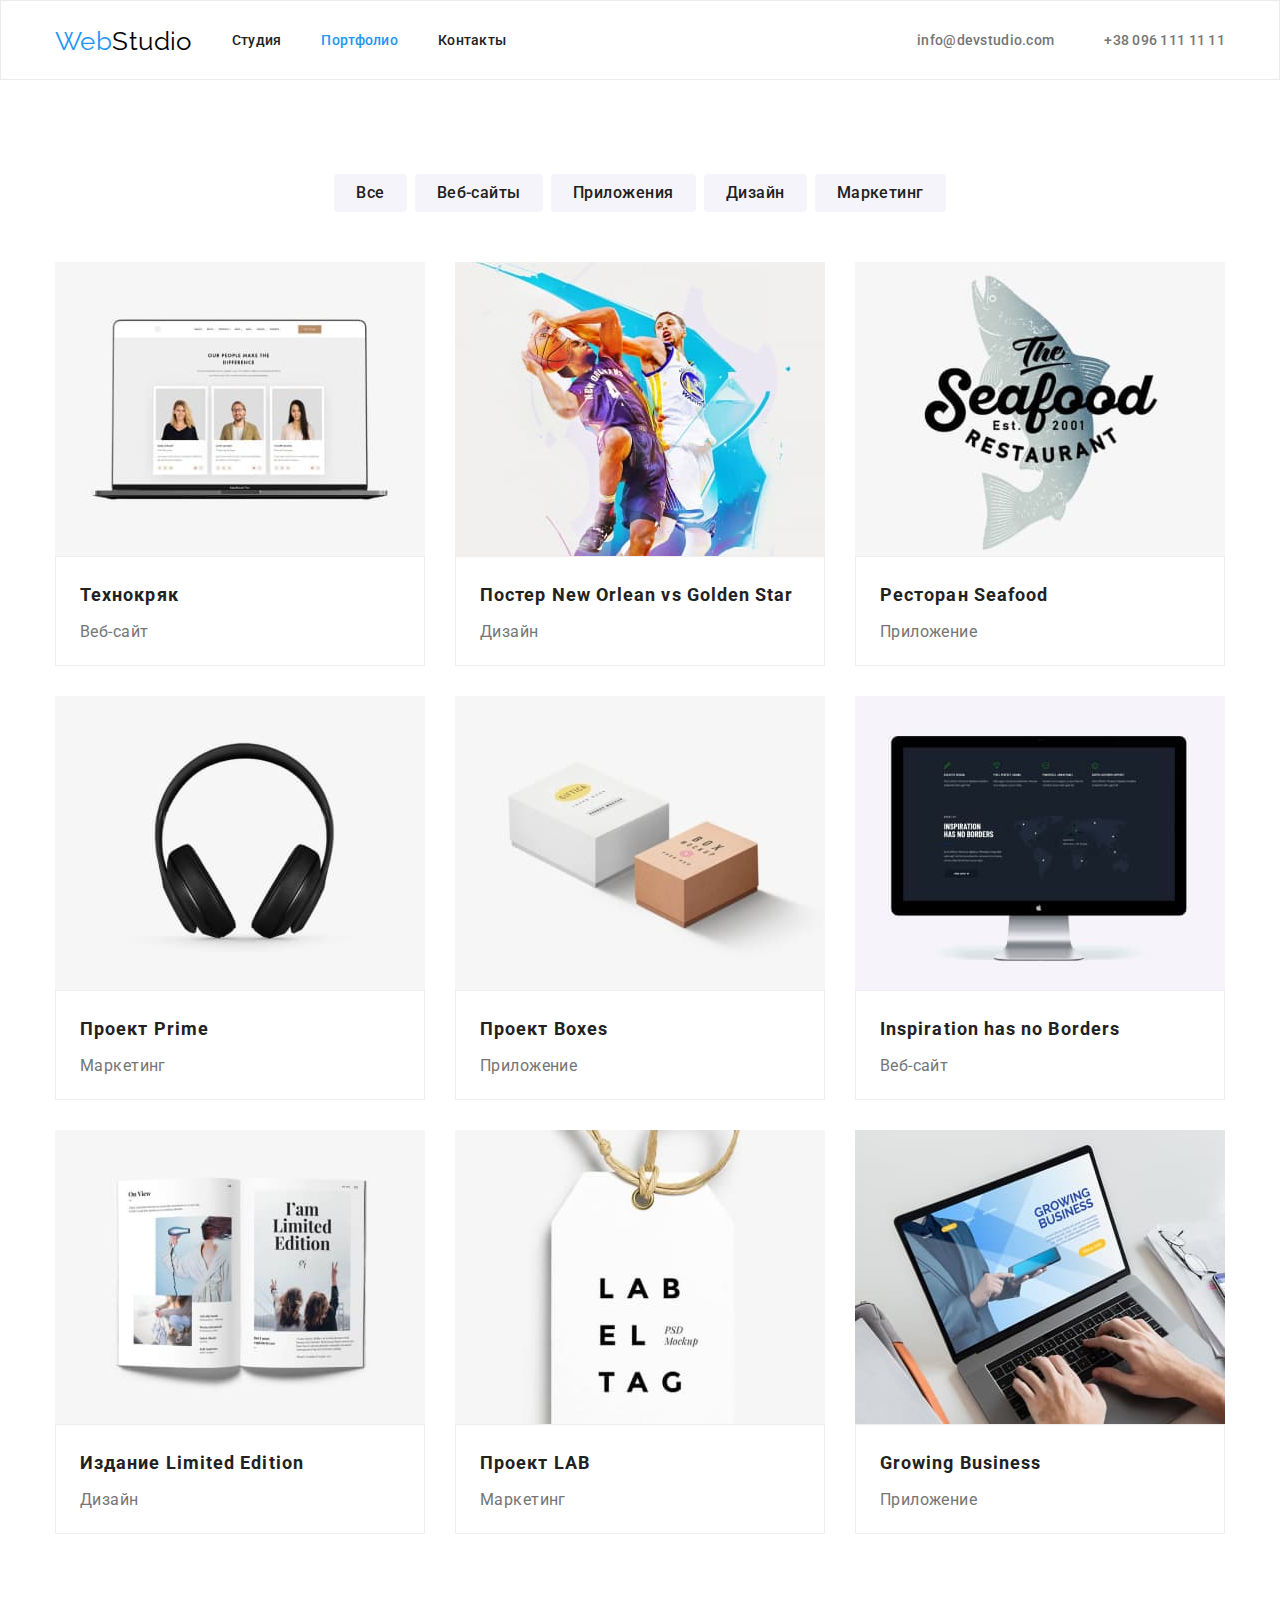
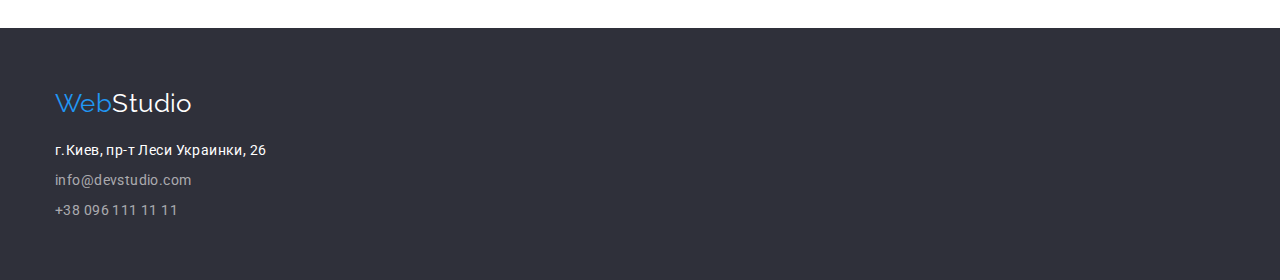
==== portfolio.html @ f8c5b57d "Розмічає блокову модель сторінок" ====
<!DOCTYPE html>
<html lang="ru">
	<head>
		<meta charset="UTF-8" />
		<meta http-equiv="X-UA-Compatible" content="IE=edge" />
		<meta name="viewport" content="width=device-width, initial-scale=1.0" />
		<title>Портфолио</title>
		<link
			href="https://fonts.googleapis.com/css2?family=Raleway:wght@700&family=Roboto:wght@400;500;700;900&display=swap"
			rel="stylesheet"
		/>
		<link rel="stylesheet" href="https://cdnjs.cloudflare.com/ajax/libs/modern-normalize/1.1.0/modern-normalize.min.css">
		<link rel="stylesheet" href="./css/styles.css" />
	</head>
	<body>
		<header class="page-header">
			<div class="container main-header">
				<a href="./index.html" class="logo"><span class="logo-accent">Web</span>Studio</a>
				</a>
				<div>
					<nav>
						<ul class="site-nav list">
							<li class="item"><a href="./index.html" class="link">Студия</a></li>
							<li class="item"><a href="./portfolio.html" class="link current">Портфолио</a></li>
							<li class="item"><a href="" class="link">Контакты</a></li>
						</ul>
					</nav>
				</div>
				<ul class="contacts list">
					<li class="item"><a href="mailto:info@devstudio.com" class="link">info@devstudio.com</a></li>
					<li class="item"><a href="tel:+380961111111" class="link">+38 096 111 11 11</a></li>
				</ul>
			</div>
		</header>

		<main>
			<section class="section">
				<div class="container">
					<h1 class="visually-hidden">Портфолио</h1>
					<ul class="filter list">
						<li class="item"><button type="button" class="button secondary">Все</button></li>
						<li class="item"><button type="button" class="button secondary">Веб-сайты</button></li>
						<li class="item"><button type="button" class="button secondary">Приложения</button></li>
						<li class="item"><button type="button" class="button secondary">Дизайн</button></li>
						<li class="item"><button type="button" class="button secondary">Маркетинг</button></li>
					</ul>
				
					<ul class="portfolio list">
						<li class="item">
							<a href="" class="link">
								<img src="./images/project-1.jpg" alt="макбук" width="370" />
								<div class=" portfolio-content">
									<h2 class="portfolio-title">Технокряк</h2>
									<p class="portfolio-text">Веб-сайт</p>
								</div>
								
							</a>
						</li>
						<li class="item">
							<a href="" class="link">
								<img src="./images/Project-2.jpg" alt="игра в баскетбол" width="370" height="294"/>
								<div class=" portfolio-content">
									<h2 class="portfolio-title">Постер New Orlean vs Golden Star</h2>
									<p class="portfolio-text">Дизайн</p>
								</div>
							</a>
						</li>
						<li class="item">
							<a href="" class="link">
								<img src="./images/Project-3.jpg" alt="логотип Seafood" width="370" height="294"/>
								<div class=" portfolio-content">
									<h2 class="portfolio-title">Ресторан Seafood</h2>
									<p class="portfolio-text">Приложение</p>
								</div>
							</a>
						</li>
						<li class="item">
							<a href="" class="link">
								<img src="./images/Project-4.jpg" alt="наушники" width="370" height="294"/>
								<div class=" portfolio-content">
									<h2 class="portfolio-title">Проект Prime</h2>
									<p class="portfolio-text">Маркетинг</p>
								</div>
							</a>
						</li>
						<li class="item">
							<a href="" class="link">
								<img src="./images/Project-5.jpg" alt="две коробки" width="370" height="294"/>
								<div class=" portfolio-content">
									<h2 class="portfolio-title">Проект Boxes</h2>
									<p class="portfolio-text">Приложение</p>
								</div>
							</a>
						</li>
						<li class="item">
							<a href="" class="link">
								<img src="./images/Project-6.jpg" alt="компьютер" width="370" height="294"/>
								<div class=" portfolio-content">
									<h2 class="portfolio-title">Inspiration has no Borders</h2>
									<p class="portfolio-text">Веб-сайт</p>
								</div>
							</a>
						</li>
						<li class="item">
							<a href="" class="link">
								<img src="./images/Project-7.jpg" alt="раскрытая книга" width="370" height="294"/>
								<div class=" portfolio-content">
									<h2 class="portfolio-title">Издание Limited Edition</h2>
									<p class="portfolio-text">Дизайн</p>
								</div>
							</a>
						</li>
						<li class="item">
							<a href="" class="link">
								<img src="./images/Project-8.jpg" alt="этикетка" width="370" height="294"/>
								<div class=" portfolio-content">
									<h2 class="portfolio-title">Проект LAB</h2>
									<p class="portfolio-text">Маркетинг</p>
								</div>
							</a>
						</li>
						<li class="item">
							<a href="" class="link">
								<img src="./images/Project-9.jpg" alt="ноутбук" width="370" height="294"/>
								<div class=" portfolio-content">
									<h2 class="portfolio-title">Growing Business</h2>
									<p class="portfolio-text">Приложение</p>
								</div>
							</a>
						</li>
					</ul>
				</div>
			</section>
		</main>

		<footer>
			<section class="footer">
				<div class="container">
					<div class="footer-logo">
						<a href="/index.html" class="logo"><span class="logo-accent">Web</span>Studio</a>
					</div>
					<address class="address">
						<ul class="list">
							<li class="item">
								<a
									href="https://goo.gl/maps/6p5DjgwjbaoBaa989"
									target="_blank"
									rel="noopener noreferrer nofollow"
									class="location"
								>
									г.Киев, пр-т Леси Украинки, 26
								</a>
							</li>
							<li class="item"><a href="mailto:info@devstudio.com" class="contact">info@devstudio.com</a></li>
							<li class="item"><a href="tel:+380961111111" class="contact">+38 096 111 11 11</a></li>
						</ul>
					</address>
				</div>				
			</section>
		</footer>
	</body>
</html>
---- css/styles.css ----
/* Основной - #757575 */
/* Вторичный - #212121 */
/* Белый - #ffffff */
/* Прозрачный - rgba(255, 255, 255, 0.6) */
/* Акцент -  #2196f3 */
/* Вторичный цвет фона Герой - #2F303A */
/* Вторичный цвет фона команды- #F5F4FA */

:root {
	--primary-text-color: #757575;
	--white-color: #ffffff;
	--black-color: #000000;
	--title-text-color: #212121;
	--accent-color: #2196f3;
	--second-accent-color: #188ce8;
	--address-contact-color: rgba(255, 255, 255, 0.6);
	--second-bg-color: #2f303a;
	--third-bg-color: #f5f4fa;
	--border-color: #ececec;
	--border-second-color: #eeeeee;
	--card-set-gap: 30px;
}

/* ---------------------------------------BODY------------------------------------------- */
body {
	background-color: var(--white-color);
	color: var(--primary-text-color);
	font-family: Roboto, sans-serif;
	font-size: 14px;
	letter-spacing: 0.03em;
}

.visually-hidden {
	position: absolute;
	width: 1px;
	height: 1px;
	margin: -1px;
	border: 0;
	padding: 0;

	white-space: nowrap;
	clip-path: inset(100%);
	clip: rect(0 0 0 0);
	overflow: hidden;
}

.list {
	list-style: none;
}

h1,
h2,
h3,
p,
ul {
	padding: 0;
	margin: 0;
}

img {
	display: block;
	max-width: 100%;
	height: auto;
}

.container {
	width: 1200px;
	padding-left: 15px;
	padding-right: 15px;
	margin-left: auto;
	margin-right: auto;

	/* outline: 2px solid tomato; */
}

/* ---------------------------------------HEADER------------------------------------------- */

.page-header {
	height: 80px;
	border: 1px solid var(--border-color);
}

.main-header {
	display: flex;
	align-items: center;
}

.logo {
	color: var(--black-color);

	font-family: Raleway, cursive;
	text-decoration: none;
	font-size: 26px;
	line-height: 1.19;
}
.logo-accent {
	color: var(--accent-color);
}

.site-nav {
	display: flex;
	margin-left: 40px;
}

.site-nav .link {
	display: block;
	padding-top: 32px;
	padding-bottom: 32px;

	color: var(--title-text-color);
	font-weight: 500;
	line-height: 1.14;
	letter-spacing: 0.02em;
	text-decoration: none;
}

.site-nav .item:not(:last-child) {
	margin-right: 40px;
}

.site-nav .link:hover,
.site-nav .link:focus,
.contacts .link:hover,
.contacts .link:focus,
.address .location:hover,
.address .location:focus,
.address .contact:hover,
.address .contact:focus {
	color: var(--accent-color);
}

.site-nav .link.current,
.contacts .link.current {
	color: var(--accent-color);
}

.contacts .link {
	display: block;
	padding-top: 32px;
	padding-bottom: 32px;

	color: var(--primary-text-color);
	text-decoration: none;
	font-weight: 500;
	line-height: 1.14;
	letter-spacing: 0.02em;
}

.contacts {
	display: flex;
	margin-left: auto;
}

.contacts .item + .item {
	margin-left: 50px;
}

/* ---------------------------------------HERO------------------------------------------- */
.hero {
	background-color: var(--second-bg-color);
	text-align: center;
}

.hero-title {
	margin-bottom: 30px;

	color: var(--white-color);
	font-weight: 900;
	font-size: 44px;
	line-height: 1.36;
	letter-spacing: 0.06em;
	text-transform: uppercase;
}

/* ---------------------------------------BATTON------------------------------------------- */
.button {
	display: inline-block;

	font-family: inherit;
	cursor: pointer;
	border-radius: 4px;
	text-align: center;
}

.hero .button {
	padding: 10px 32px;
	height: 50px;
	border: 0px;
	margin: 0px;
	/* min-width: 200px; */

	font-weight: 700;
	font-size: 16px;
	line-height: 1.87;
	letter-spacing: 0.06em;
	box-shadow: 0px 4px 4px rgba(0, 0, 0, 0.15);
}
.button.primary {
	color: var(--white-color);
	background-color: var(--accent-color);
}

.hero-button .primary:hover,
.hero-button .primary:focus {
	background-color: var(--second-accent-color);
}

.button.secondary {
	color: var(--title-text-color);
	background-color: var(--third-bg-color);
}
.button.secondary:hover,
.button.secondary:focus {
	background-color: var(--accent-color);
	color: var(--white-color);
}

.filter {
	display: flex;
	justify-content: center;
}

.filter .button {
	padding: 6px 22px;
	margin-bottom: 50px;
	border: 0;

	font-weight: 500;
	font-size: 16px;
	line-height: 1.62;
	letter-spacing: 0.03em;
}

.filter .item + .item {
	margin-left: 8px;
}

/* ---------------------------------------SECTION------------------------------------------- */
.section {
	padding-top: 94px;
	padding-bottom: 94px;
}

.section.no-padding-button {
	padding-top: 94px;
	padding-bottom: 0;
}

.section-title {
	margin-bottom: 50px;

	color: var(--title-text-color);
	font-weight: 700;
	font-size: 36px;
	line-height: 1.17;
	text-align: center;
}

/* ---------------------------------------FEATURES------------------------------------------- */
.features {
	display: flex;
}
.features .item + .item {
	margin-left: 30px;
}

.features .item {
	width: 270px;
	height: 101px;
}

.features .features-title {
	margin-bottom: 10px;

	color: var(--title-text-color);
	font-weight: 700;
	line-height: 1.14;
	text-transform: uppercase;
}

.features .features-text {
	line-height: 1.71;
}

.activity {
	display: flex;
}

.activity .item + .item {
	margin-left: 30px;
}

/* ---------------------------------------TEAM------------------------------------------- */
.teams {
	background-color: var(--third-bg-color);
	text-align: center;
}

.team .team-title {
	margin-top: 30px;
	margin-bottom: 10px;

	color: var(--title-text-color);
	font-weight: 500;
	font-size: 16px;
	line-height: 1.19;
}

.team .team-position {
	margin-bottom: 30px;

	font-size: 16px;
	line-height: 1.19;
}

.team {
	display: flex;
}

.team .item + .item {
	margin-left: 30px;
}

.team .item {
	background-color: var(--white-color);
	box-shadow: 0px 1px 3px rgba(0, 0, 0, 0.12), 0px 1px 1px rgba(0, 0, 0, 0.14), 0px 2px 1px rgba(0, 0, 0, 0.2);
	border-radius: 0px 0px 4px 4px;
}

/* ---------------------------------------FOOTER------------------------------------------- */
.footer {
	padding-top: 60px;
	padding-bottom: 60px;

	background-color: var(--second-bg-color);
}

.footer .logo {
	color: var(--white-color);
}
.footer-logo {
	margin-bottom: 20px;
}

.address .location,
.address .contact {
	color: var(--white-color);
	text-decoration: none;
	font-style: normal;
	line-height: 1.71;
}

.address .contact {
	color: var(--address-contact-color);
}

.address .item {
	height: 21px;
	margin-bottom: 9px;
}
.address .item:last-child {
	margin-bottom: 0px;
}

/* ---------------------------------------PORTFOLIO------------------------------------------- */
.portfolio .link {
	text-decoration: none;
	color: inherit;
}

.portfolio {
	display: flex;
	flex-wrap: wrap;

	margin-left: calc(-1 * var(--card-set-gap));
	margin-top: calc(-1 * var(--card-set-gap));
}

.portfolio .item {
	flex-basis: calc(100% / 3 - var(--card-set-gap));
	margin-left: 30px;
	margin-top: 30px;
}

.portfolio-content {
	height: 110px;
	padding: 20px 24px;
	border: 1px solid var(--border-second-color);
}

.portfolio .portfolio-title {
	margin-bottom: 4px;

	color: var(--title-text-color);
	font-weight: 700;
	font-size: 18px;
	line-height: 2;
	letter-spacing: 0.06em;
}
.portfolio .portfolio-text {
	font-size: 16px;
	line-height: 1.87;
}

/* .portfolio .item:nth-child(3n) {
	margin-right: 0;
}

.portfolio .item:nth-last-child(-n + 3) {
	margin-bottom: 0;
} */
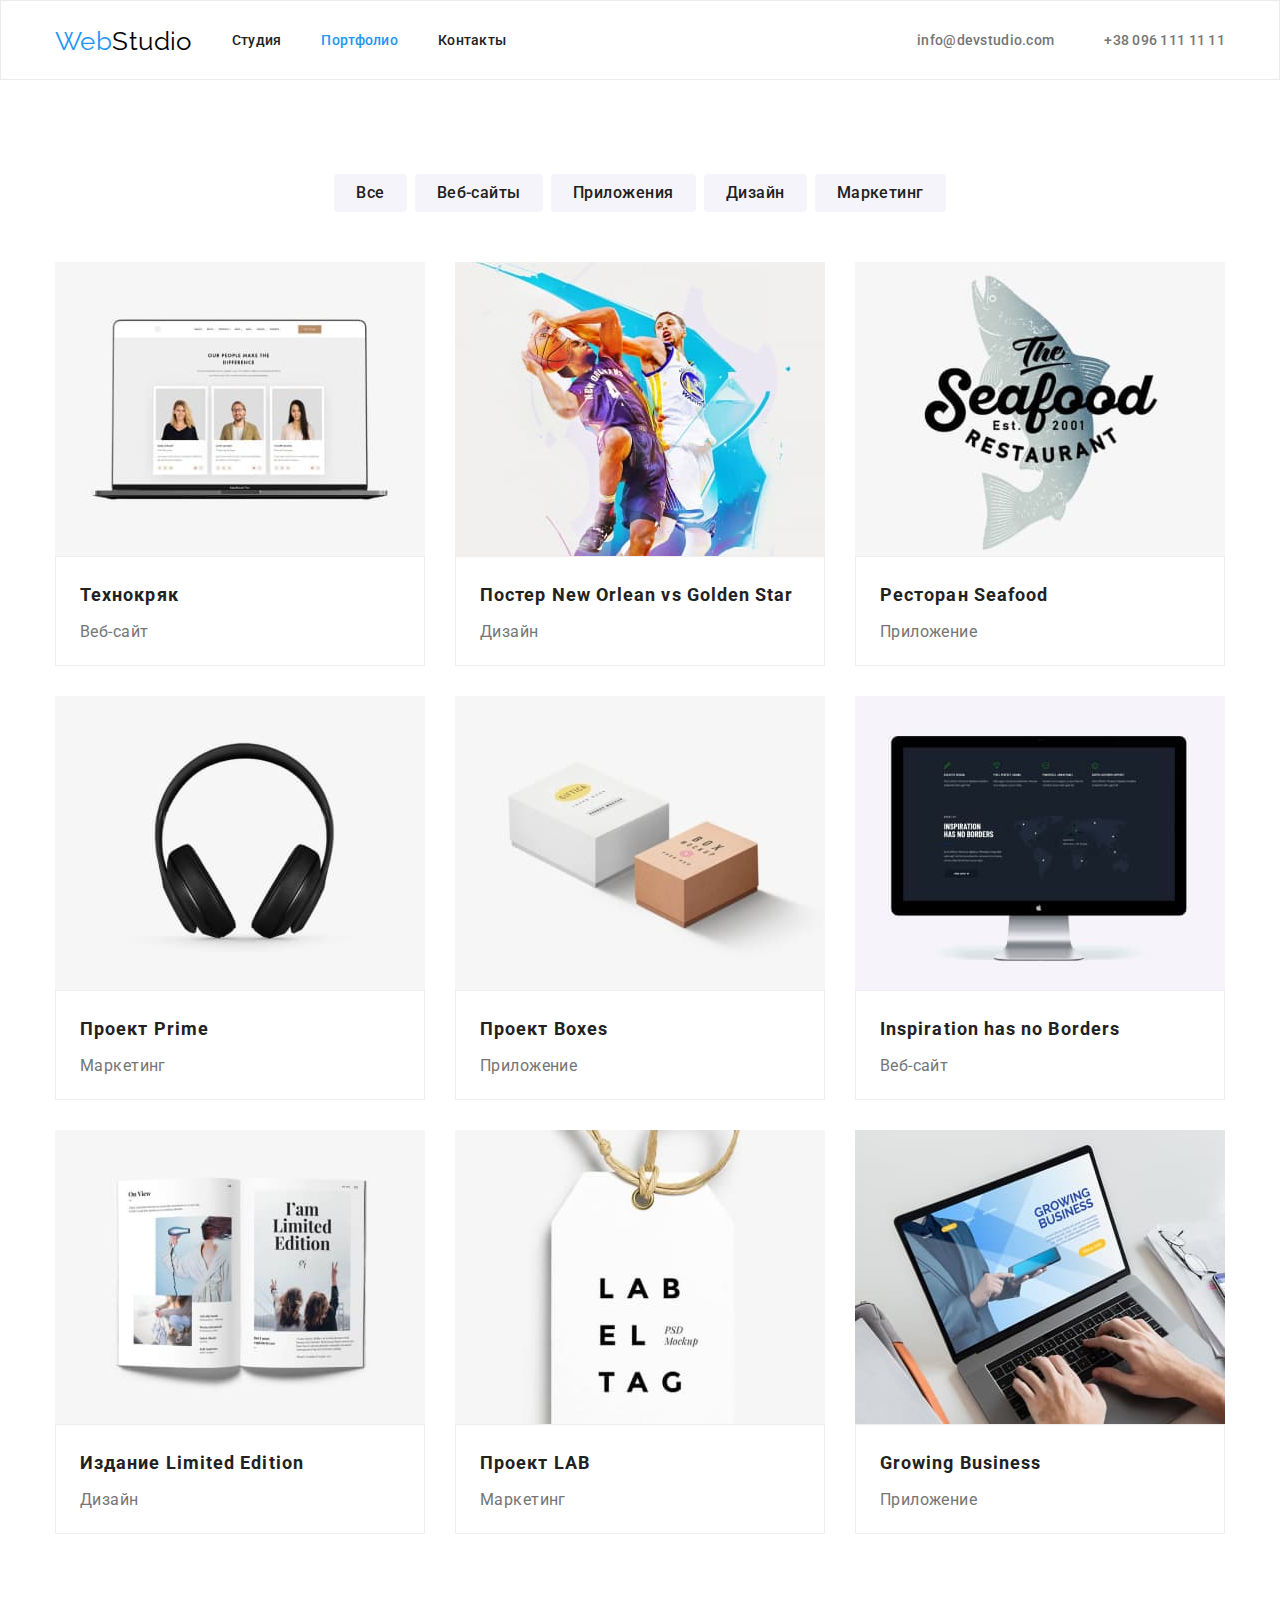
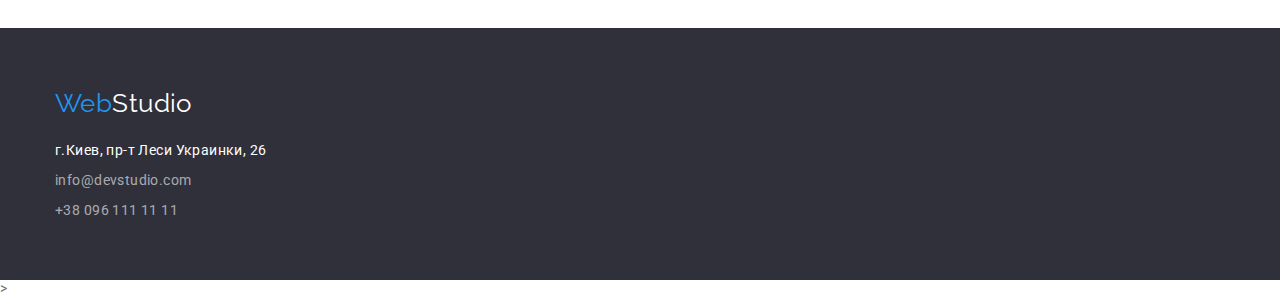
==== commit 53170d0c: "Виправляє футер" ====
--- a/portfolio.html
+++ b/portfolio.html
@@ -133,12 +133,12 @@
 			</section>
 		</main>
 
-		<footer>
-			<section class="footer">
-				<div class="container">
-					<div class="footer-logo">
-						<a href="/index.html" class="logo"><span class="logo-accent">Web</span>Studio</a>
-					</div>
+		<footer class="footer">
+			<div class="container">
+				<div class="footer-logo">
+					<a href="/index.html" class="logo"><span class="logo-accent">Web</span>Studio</a>
+				</div>
+				<div>
 					<address class="address">
 						<ul class="list">
 							<li class="item">
@@ -155,8 +155,8 @@
 							<li class="item"><a href="tel:+380961111111" class="contact">+38 096 111 11 11</a></li>
 						</ul>
 					</address>
-				</div>				
-			</section>
-		</footer>
+				</div>
+			</div>
+		</footer>>
 	</body>
 </html>
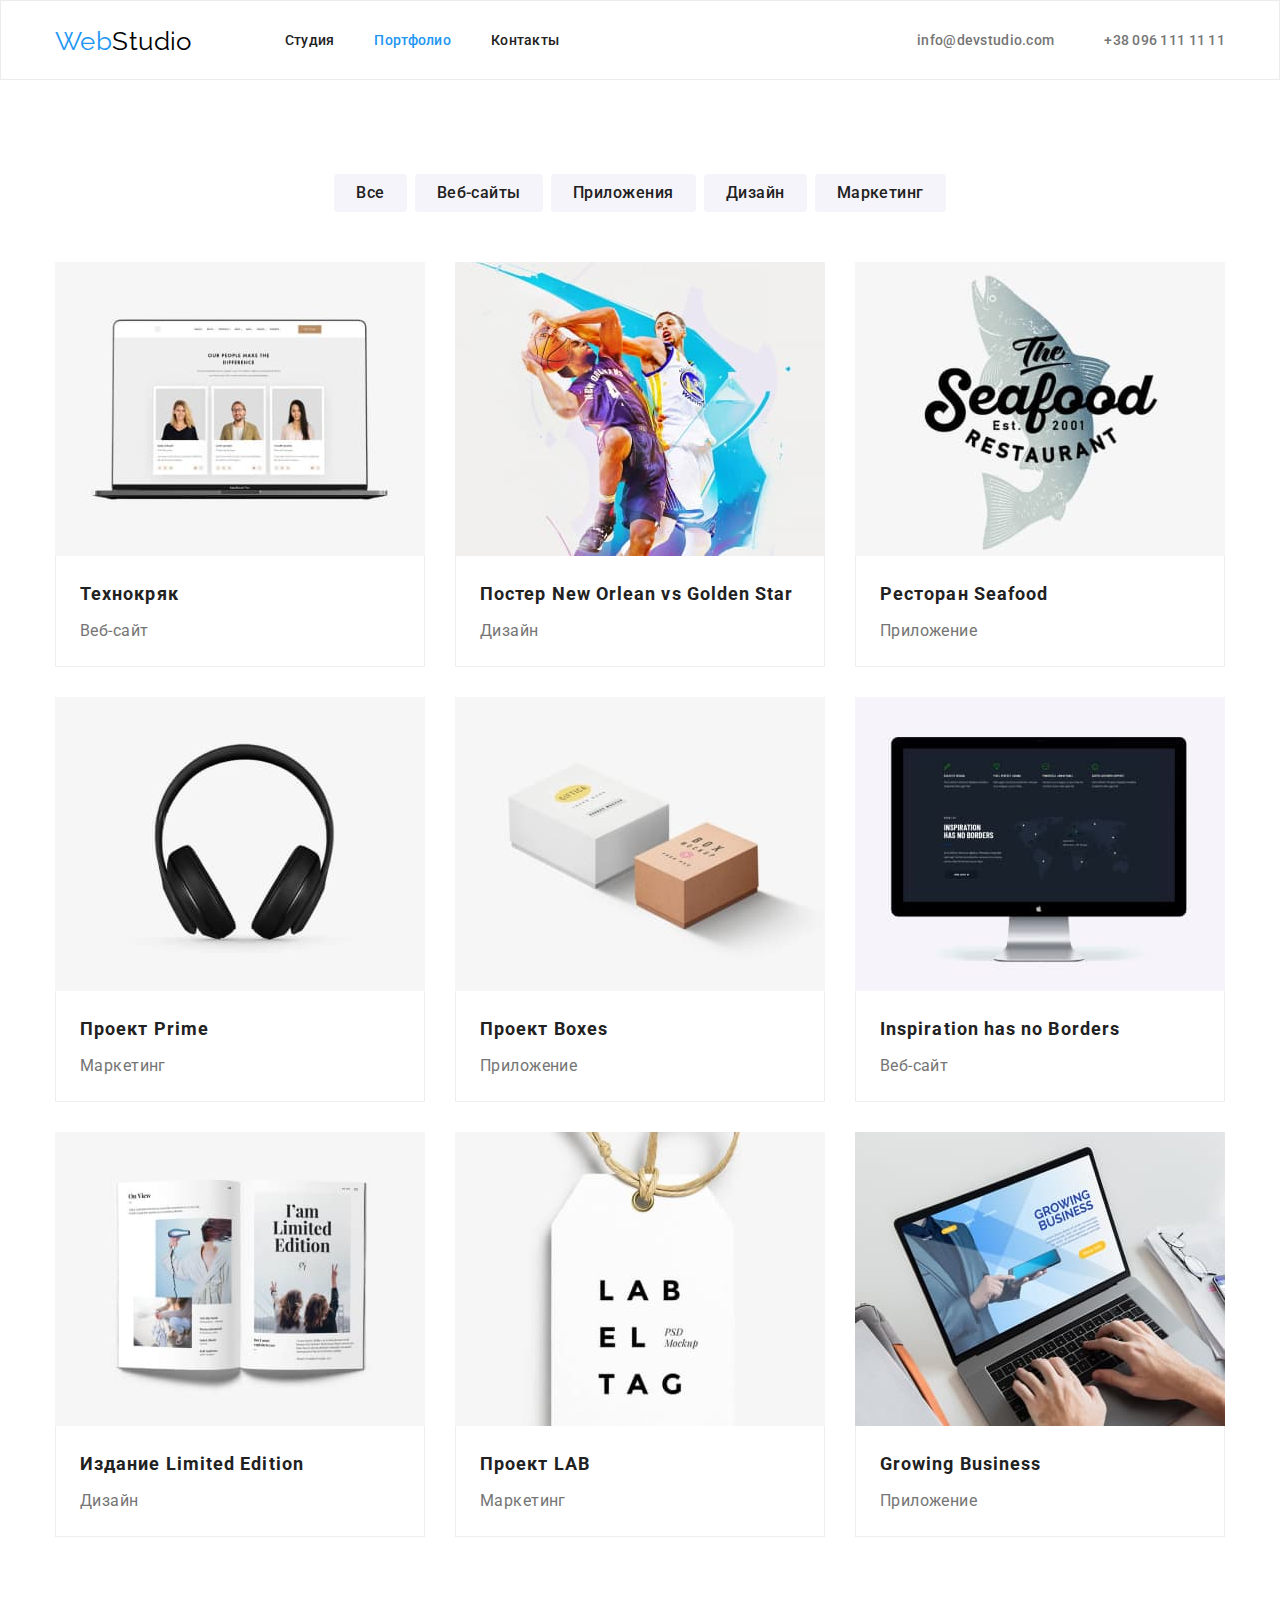
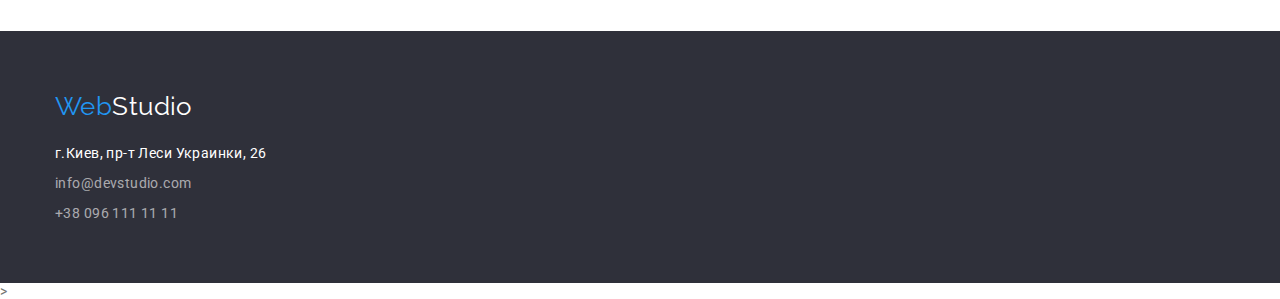
==== commit 38efadd9: "Виправляє блочні елементи" ====
--- a/portfolio.html
+++ b/portfolio.html
@@ -49,7 +49,7 @@
 						<li class="item">
 							<a href="" class="link">
 								<img src="./images/project-1.jpg" alt="макбук" width="370" />
-								<div class=" portfolio-content">
+								<div class="portfolio-content">
 									<h2 class="portfolio-title">Технокряк</h2>
 									<p class="portfolio-text">Веб-сайт</p>
 								</div>
@@ -59,7 +59,7 @@
 						<li class="item">
 							<a href="" class="link">
 								<img src="./images/Project-2.jpg" alt="игра в баскетбол" width="370" height="294"/>
-								<div class=" portfolio-content">
+								<div class="portfolio-content">
 									<h2 class="portfolio-title">Постер New Orlean vs Golden Star</h2>
 									<p class="portfolio-text">Дизайн</p>
 								</div>
@@ -68,7 +68,7 @@
 						<li class="item">
 							<a href="" class="link">
 								<img src="./images/Project-3.jpg" alt="логотип Seafood" width="370" height="294"/>
-								<div class=" portfolio-content">
+								<div class="portfolio-content">
 									<h2 class="portfolio-title">Ресторан Seafood</h2>
 									<p class="portfolio-text">Приложение</p>
 								</div>
@@ -77,7 +77,7 @@
 						<li class="item">
 							<a href="" class="link">
 								<img src="./images/Project-4.jpg" alt="наушники" width="370" height="294"/>
-								<div class=" portfolio-content">
+								<div class="portfolio-content">
 									<h2 class="portfolio-title">Проект Prime</h2>
 									<p class="portfolio-text">Маркетинг</p>
 								</div>
@@ -86,7 +86,7 @@
 						<li class="item">
 							<a href="" class="link">
 								<img src="./images/Project-5.jpg" alt="две коробки" width="370" height="294"/>
-								<div class=" portfolio-content">
+								<div class="portfolio-content">
 									<h2 class="portfolio-title">Проект Boxes</h2>
 									<p class="portfolio-text">Приложение</p>
 								</div>
@@ -95,7 +95,7 @@
 						<li class="item">
 							<a href="" class="link">
 								<img src="./images/Project-6.jpg" alt="компьютер" width="370" height="294"/>
-								<div class=" portfolio-content">
+								<div class="portfolio-content">
 									<h2 class="portfolio-title">Inspiration has no Borders</h2>
 									<p class="portfolio-text">Веб-сайт</p>
 								</div>
@@ -104,7 +104,7 @@
 						<li class="item">
 							<a href="" class="link">
 								<img src="./images/Project-7.jpg" alt="раскрытая книга" width="370" height="294"/>
-								<div class=" portfolio-content">
+								<div class="portfolio-content">
 									<h2 class="portfolio-title">Издание Limited Edition</h2>
 									<p class="portfolio-text">Дизайн</p>
 								</div>
@@ -113,7 +113,7 @@
 						<li class="item">
 							<a href="" class="link">
 								<img src="./images/Project-8.jpg" alt="этикетка" width="370" height="294"/>
-								<div class=" portfolio-content">
+								<div class="portfolio-content">
 									<h2 class="portfolio-title">Проект LAB</h2>
 									<p class="portfolio-text">Маркетинг</p>
 								</div>
@@ -122,7 +122,7 @@
 						<li class="item">
 							<a href="" class="link">
 								<img src="./images/Project-9.jpg" alt="ноутбук" width="370" height="294"/>
-								<div class=" portfolio-content">
+								<div class="portfolio-content">
 									<h2 class="portfolio-title">Growing Business</h2>
 									<p class="portfolio-text">Приложение</p>
 								</div>
--- a/css/styles.css
+++ b/css/styles.css
@@ -99,7 +99,7 @@
 
 .site-nav {
 	display: flex;
-	margin-left: 40px;
+	margin-left: 93px;
 }
 
 .site-nav .link {
@@ -159,6 +159,8 @@
 .hero {
 	background-color: var(--second-bg-color);
 	text-align: center;
+	padding-top: 200px;
+	padding-bottom: 200px;
 }
 
 .hero-title {
@@ -218,11 +220,11 @@
 .filter {
 	display: flex;
 	justify-content: center;
+	margin-bottom: 50px;
 }
 
 .filter .button {
 	padding: 6px 22px;
-	margin-bottom: 50px;
 	border: 0;
 
 	font-weight: 500;
@@ -274,6 +276,7 @@
 
 	color: var(--title-text-color);
 	font-weight: 700;
+	font-size: 14px;
 	line-height: 1.14;
 	text-transform: uppercase;
 }
@@ -297,7 +300,6 @@
 }
 
 .team .team-title {
-	margin-top: 30px;
 	margin-bottom: 10px;
 
 	color: var(--title-text-color);
@@ -307,10 +309,13 @@
 }
 
 .team .team-position {
-	margin-bottom: 30px;
-
 	font-size: 16px;
 	line-height: 1.19;
+}
+
+.team-content {
+	margin-top: 30px;
+	margin-bottom: 30px;
 }
 
 .team {
@@ -383,9 +388,9 @@
 }
 
 .portfolio-content {
-	height: 110px;
 	padding: 20px 24px;
 	border: 1px solid var(--border-second-color);
+	border-top: none;
 }
 
 .portfolio .portfolio-title {
